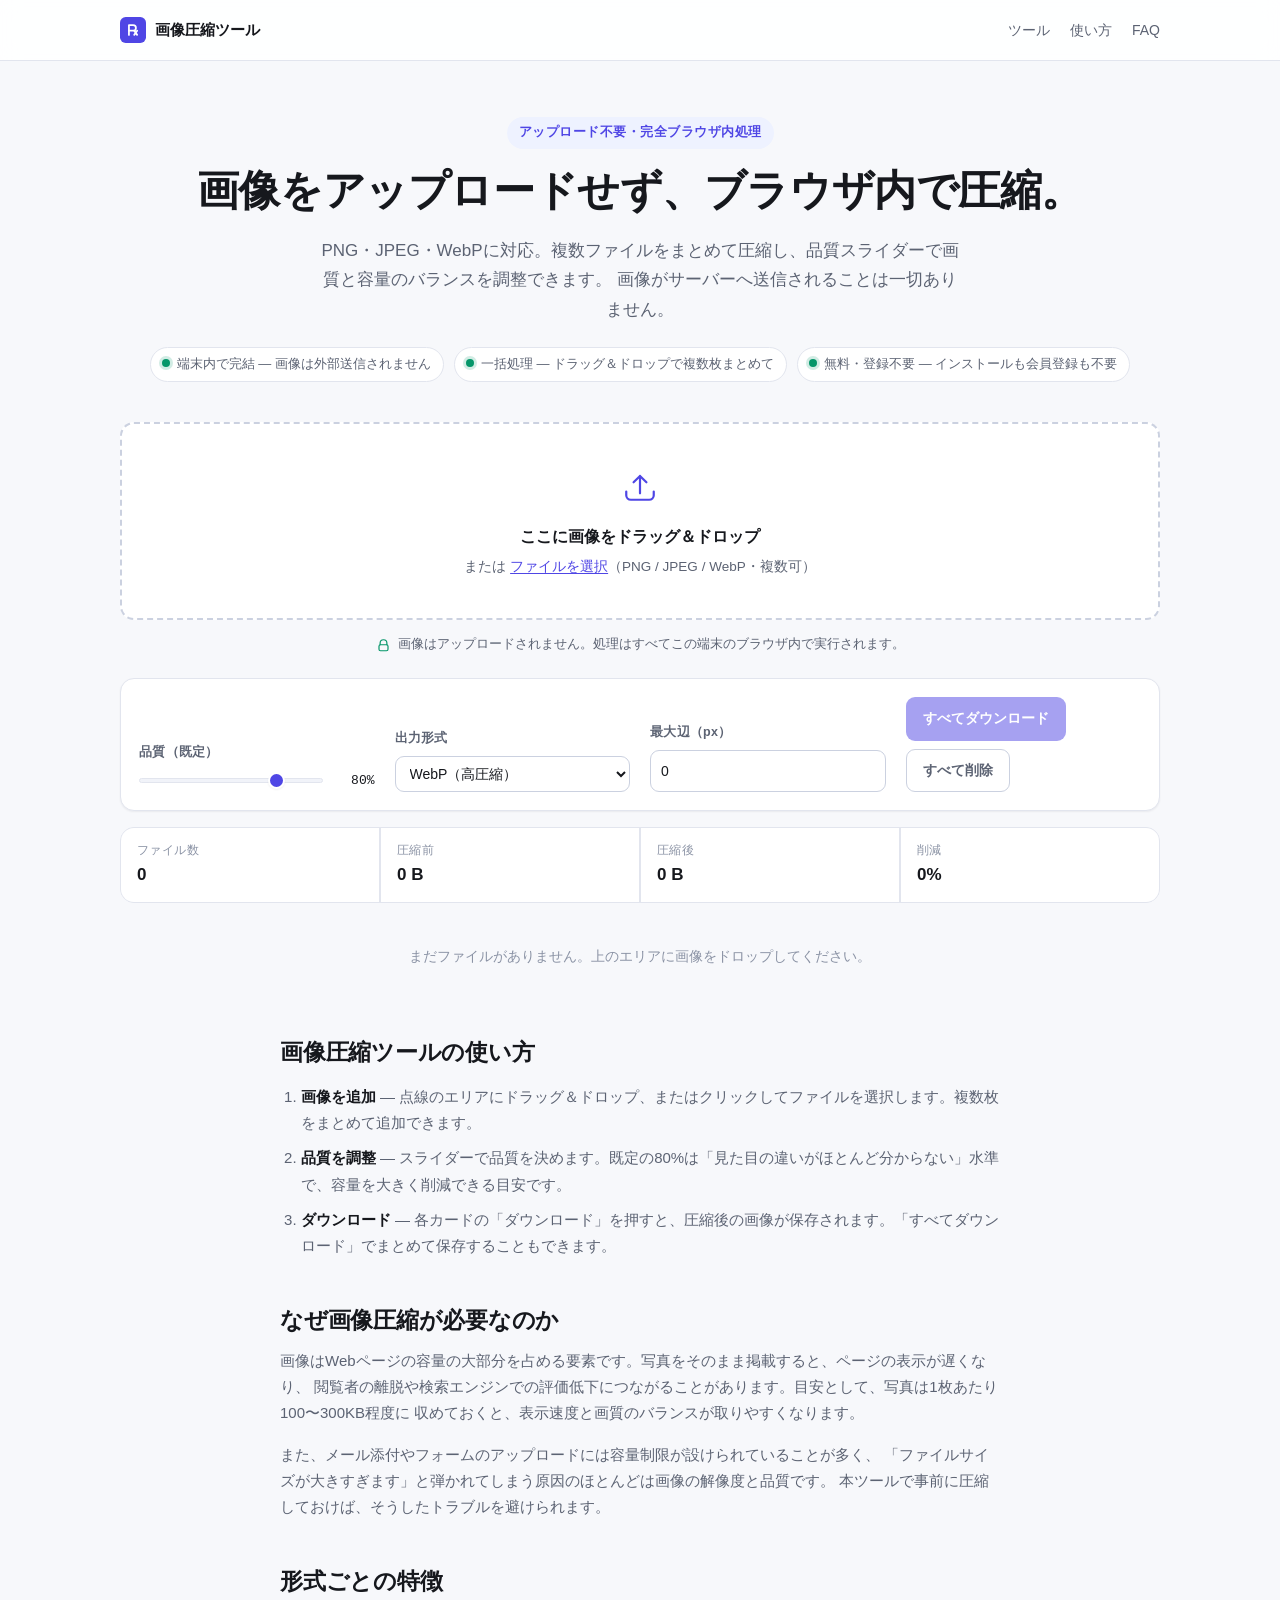
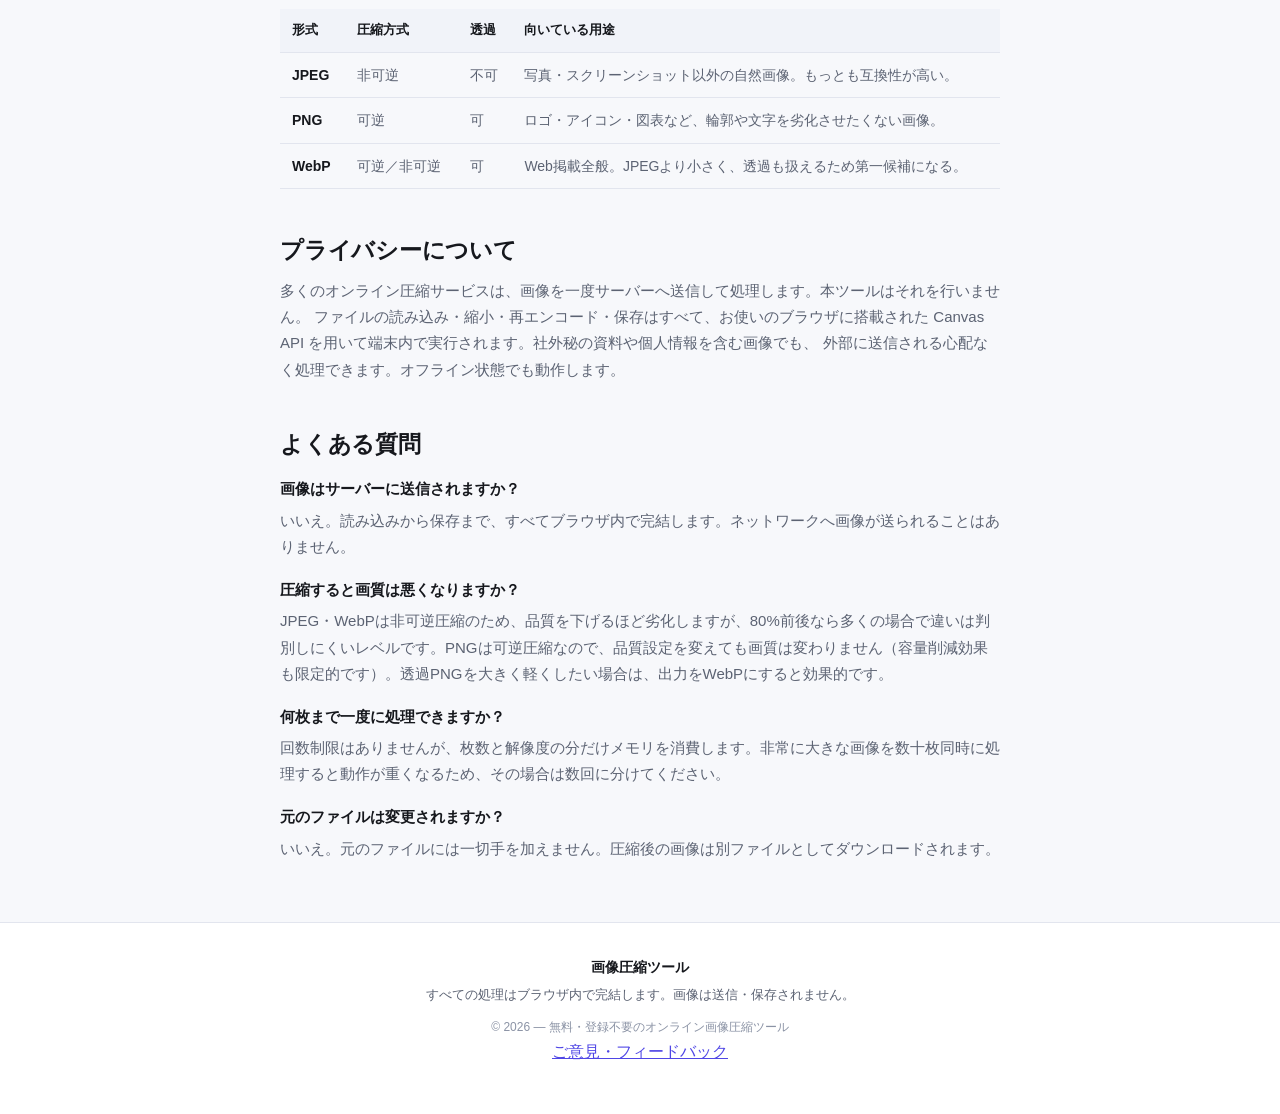
==== index.html @ b4c8dc38 "analytics: Cloudflare Web Analytics 埋点" ====
<!DOCTYPE html>
<html lang="ja">
<head>
<meta charset="utf-8">
<meta name="viewport" content="width=device-width, initial-scale=1">
<title>画像圧縮ツール｜アップロード不要・ブラウザ内で完結（PNG/JPEG/WebP）</title>
<meta name="description" content="画像をサーバーに送信せず、ブラウザ内だけで圧縮できる無料ツール。PNG・JPEG・WebPに対応し、複数ファイルをまとめて処理。品質スライダーで画質と容量のバランスを調整でき、圧縮率もその場で確認できます。">
<meta name="robots" content="index, follow">
<link rel="canonical" href="./">
<meta property="og:type" content="website">
<meta property="og:title" content="画像圧縮ツール｜アップロード不要・ブラウザ内で完結">
<meta property="og:description" content="画像はアップロードされません。すべての圧縮処理はあなたの端末のブラウザ内で完結します。PNG・JPEG・WebP対応。">
<meta name="theme-color" content="#4f46e5">
<link rel="icon" href="data:image/svg+xml,%3Csvg xmlns='http://www.w3.org/2000/svg' viewBox='0 0 32 32'%3E%3Crect width='32' height='32' rx='7' fill='%234f46e5'/%3E%3Cpath d='M11 10h5.2a3.4 3.4 0 0 1 0 6.8H11z' fill='none' stroke='white' stroke-width='2.2' stroke-linejoin='round'/%3E%3Cpath d='M11 16.8V22' fill='none' stroke='white' stroke-width='2.2' stroke-linecap='round'/%3E%3Cpath d='M17.5 22l3.6-5.2M21.1 22l-3.6-5.2' fill='none' stroke='white' stroke-width='2.2' stroke-linecap='round'/%3E%3C/svg%3E">
<link rel="stylesheet" href="style.css">
<script type="application/ld+json">
{
  "@context": "https://schema.org",
  "@graph": [
    {
      "@type": "WebApplication",
      "name": "画像圧縮ツール",
      "applicationCategory": "MultimediaApplication",
      "operatingSystem": "Any (Web Browser)",
      "offers": { "@type": "Offer", "price": "0", "priceCurrency": "JPY" },
      "featureList": ["ブラウザ内で完結（アップロード不要）", "PNG/JPEG/WebP対応", "複数ファイル一括処理", "品質スライダー", "圧縮率の表示"]
    },
    {
      "@type": "FAQPage",
      "mainEntity": [
        {
          "@type": "Question",
          "name": "画像はサーバーに送信されますか？",
          "acceptedAnswer": { "@type": "Answer", "text": "いいえ。読み込み・圧縮・保存のすべてがお使いのブラウザ内（端末内）で実行されます。画像が外部に送信されることはありません。" }
        },
        {
          "@type": "Question",
          "name": "対応している画像形式は？",
          "acceptedAnswer": { "@type": "Answer", "text": "PNG・JPEG・WebPの読み込みに対応しています。出力は元の形式のまま、またはWebP・JPEGに変換して保存できます。" }
        },
        {
          "@type": "Question",
          "name": "圧縮すると画質は悪くなりますか？",
          "acceptedAnswer": { "@type": "Answer", "text": "JPEG・WebPは非可逆圧縮のため、品質を下げるほど画質は落ちます。品質80%前後であれば、ほとんどの用途で見た目の違いはほとんど分かりません。PNGは可逆圧縮のため品質設定は影響しません。" }
        },
        {
          "@type": "Question",
          "name": "何枚まで一度に処理できますか？",
          "acceptedAnswer": { "@type": "Answer", "text": "決まった上限はありませんが、扱う枚数と解像度がそのまま端末のメモリ消費になります。数十枚を超える場合は数回に分けることをおすすめします。" }
        }
      ]
    }
  ]
}
</script>
<!-- Cloudflare Web Analytics --><script type='module' src='https://static.cloudflareinsights.com/beacon.min.js' data-cf-beacon='{"token": "6fc01bf3ac5e457ba1bd16b91e5b653e"}'></script><!-- End Cloudflare Web Analytics -->
</head>
<body>

<header class="site-header">
  <div class="wrap header-inner">
    <a class="brand" href="./">
      <svg class="brand-mark" viewBox="0 0 32 32" aria-hidden="true" focusable="false">
        <rect width="32" height="32" rx="7" fill="currentColor"/>
        <path d="M11 10h5.2a3.4 3.4 0 0 1 0 6.8H11z" fill="none" stroke="#fff" stroke-width="2.2" stroke-linejoin="round"/>
        <path d="M11 16.8V22" fill="none" stroke="#fff" stroke-width="2.2" stroke-linecap="round"/>
        <path d="M17.5 22l3.6-5.2M21.1 22l-3.6-5.2" fill="none" stroke="#fff" stroke-width="2.2" stroke-linecap="round"/>
      </svg>
      <span>画像圧縮ツール</span>
    </a>
    <nav class="site-nav" aria-label="ページ内リンク">
      <a href="#tool">ツール</a>
      <a href="#about">使い方</a>
      <a href="#faq">FAQ</a>
    </nav>
  </div>
</header>

<main>

  <!-- ============ HERO ============ -->
  <section class="hero">
    <div class="wrap">
      <p class="eyebrow">アップロード不要・完全ブラウザ内処理</p>
      <h1>画像をアップロードせず、<br class="br-mobile">ブラウザ内で圧縮。</h1>
      <p class="lede">
        PNG・JPEG・WebPに対応。複数ファイルをまとめて圧縮し、品質スライダーで画質と容量のバランスを調整できます。
        画像がサーバーへ送信されることは一切ありません。
      </p>
      <ul class="hero-points">
        <li>端末内で完結 — 画像は外部送信されません</li>
        <li>一括処理 — ドラッグ＆ドロップで複数枚まとめて</li>
        <li>無料・登録不要 — インストールも会員登録も不要</li>
      </ul>
    </div>
  </section>

  <!-- ============ TOOL ============ -->
  <section id="tool" class="tool">
    <div class="wrap">

      <!-- ▼▼ 広告枠（未接続 / コメントアウト） ▼▼
      <div id="ad-slot" class="ad-slot" aria-hidden="true">
        <span>Advertisement</span>
      </div>
      ▲▲ 広告枠ここまで ▲▲ -->

      <div id="dropzone" class="dropzone" tabindex="0" role="button" aria-label="画像を選択またはドロップしてアップロード">
        <svg class="dz-icon" viewBox="0 0 48 48" aria-hidden="true" focusable="false">
          <path d="M24 32V13m0 0l-7 7m7-7l7 7" fill="none" stroke="currentColor" stroke-width="2.4" stroke-linecap="round" stroke-linejoin="round"/>
          <path d="M9 30v4a5 5 0 0 0 5 5h20a5 5 0 0 0 5-5v-4" fill="none" stroke="currentColor" stroke-width="2.4" stroke-linecap="round"/>
        </svg>
        <p class="dz-title">ここに画像をドラッグ＆ドロップ</p>
        <p class="dz-sub">または <span class="dz-link">ファイルを選択</span>（PNG / JPEG / WebP・複数可）</p>
        <input id="fileInput" type="file" accept="image/png,image/jpeg,image/webp,image/*" multiple hidden>
      </div>

      <p class="privacy-note">
        <svg viewBox="0 0 20 20" aria-hidden="true" focusable="false" class="lock">
          <path d="M5.5 9V6.8a4.5 4.5 0 0 1 9 0V9" fill="none" stroke="currentColor" stroke-width="1.6" stroke-linecap="round"/>
          <rect x="4" y="9" width="12" height="8" rx="2" fill="none" stroke="currentColor" stroke-width="1.6"/>
        </svg>
        画像はアップロードされません。処理はすべてこの端末のブラウザ内で実行されます。
      </p>

      <!-- 一括設定 -->
      <div id="controls" class="controls" hidden>
        <div class="control">
          <label for="qualityGlobal">品質（既定）</label>
          <div class="range-row">
            <input id="qualityGlobal" type="range" min="10" max="100" step="1" value="80">
            <output id="qualityGlobalOut" for="qualityGlobal">80%</output>
          </div>
        </div>
        <div class="control">
          <label for="formatGlobal">出力形式</label>
          <select id="formatGlobal">
            <option value="auto">元の形式を維持</option>
            <option value="image/webp" selected>WebP（高圧縮）</option>
            <option value="image/jpeg">JPEG</option>
            <option value="image/png">PNG（可逆）</option>
          </select>
        </div>
        <div class="control">
          <label for="maxDim">最大辺（px）</label>
          <input id="maxDim" type="number" min="0" step="100" placeholder="0 = 変更しない" value="0">
        </div>
        <div class="control control-actions">
          <button id="downloadAll" type="button" class="btn btn-secondary">すべてダウンロード</button>
          <button id="clearAll" type="button" class="btn btn-ghost">すべて削除</button>
        </div>
      </div>

      <div id="summary" class="summary" hidden>
        <div class="summary-item"><span class="s-label">ファイル数</span><strong id="sumCount">0</strong></div>
        <div class="summary-item"><span class="s-label">圧縮前</span><strong id="sumBefore">0 KB</strong></div>
        <div class="summary-item"><span class="s-label">圧縮後</span><strong id="sumAfter">0 KB</strong></div>
        <div class="summary-item"><span class="s-label">削減</span><strong id="sumSaved" class="ok">0%</strong></div>
      </div>

      <div id="list" class="list" aria-live="polite"></div>

      <p id="emptyHint" class="empty-hint">まだファイルがありません。上のエリアに画像をドロップしてください。</p>
    </div>
  </section>

  <!-- ============ SEO CONTENT ============ -->
  <section id="about" class="content">
    <div class="wrap narrow">
      <h2>画像圧縮ツールの使い方</h2>
      <ol class="steps">
        <li><strong>画像を追加</strong> — 点線のエリアにドラッグ＆ドロップ、またはクリックしてファイルを選択します。複数枚をまとめて追加できます。</li>
        <li><strong>品質を調整</strong> — スライダーで品質を決めます。既定の80%は「見た目の違いがほとんど分からない」水準で、容量を大きく削減できる目安です。</li>
        <li><strong>ダウンロード</strong> — 各カードの「ダウンロード」を押すと、圧縮後の画像が保存されます。「すべてダウンロード」でまとめて保存することもできます。</li>
      </ol>

      <h2>なぜ画像圧縮が必要なのか</h2>
      <p>
        画像はWebページの容量の大部分を占める要素です。写真をそのまま掲載すると、ページの表示が遅くなり、
        閲覧者の離脱や検索エンジンでの評価低下につながることがあります。目安として、写真は1枚あたり100〜300KB程度に
        収めておくと、表示速度と画質のバランスが取りやすくなります。
      </p>
      <p>
        また、メール添付やフォームのアップロードには容量制限が設けられていることが多く、
        「ファイルサイズが大きすぎます」と弾かれてしまう原因のほとんどは画像の解像度と品質です。
        本ツールで事前に圧縮しておけば、そうしたトラブルを避けられます。
      </p>

      <h2>形式ごとの特徴</h2>
      <div class="table-scroll">
        <table class="format-table">
          <thead>
            <tr><th>形式</th><th>圧縮方式</th><th>透過</th><th>向いている用途</th></tr>
          </thead>
          <tbody>
            <tr><td><strong>JPEG</strong></td><td>非可逆</td><td>不可</td><td>写真・スクリーンショット以外の自然画像。もっとも互換性が高い。</td></tr>
            <tr><td><strong>PNG</strong></td><td>可逆</td><td>可</td><td>ロゴ・アイコン・図表など、輪郭や文字を劣化させたくない画像。</td></tr>
            <tr><td><strong>WebP</strong></td><td>可逆／非可逆</td><td>可</td><td>Web掲載全般。JPEGより小さく、透過も扱えるため第一候補になる。</td></tr>
          </tbody>
        </table>
      </div>

      <h2>プライバシーについて</h2>
      <p>
        多くのオンライン圧縮サービスは、画像を一度サーバーへ送信して処理します。本ツールはそれを行いません。
        ファイルの読み込み・縮小・再エンコード・保存はすべて、お使いのブラウザに搭載された
        Canvas API を用いて端末内で実行されます。社外秘の資料や個人情報を含む画像でも、
        外部に送信される心配なく処理できます。オフライン状態でも動作します。
      </p>

      <h2 id="faq">よくある質問</h2>
      <dl class="faq">
        <dt>画像はサーバーに送信されますか？</dt>
        <dd>いいえ。読み込みから保存まで、すべてブラウザ内で完結します。ネットワークへ画像が送られることはありません。</dd>
        <dt>圧縮すると画質は悪くなりますか？</dt>
        <dd>JPEG・WebPは非可逆圧縮のため、品質を下げるほど劣化しますが、80%前後なら多くの場合で違いは判別しにくいレベルです。PNGは可逆圧縮なので、品質設定を変えても画質は変わりません（容量削減効果も限定的です）。透過PNGを大きく軽くしたい場合は、出力をWebPにすると効果的です。</dd>
        <dt>何枚まで一度に処理できますか？</dt>
        <dd>回数制限はありませんが、枚数と解像度の分だけメモリを消費します。非常に大きな画像を数十枚同時に処理すると動作が重くなるため、その場合は数回に分けてください。</dd>
        <dt>元のファイルは変更されますか？</dt>
        <dd>いいえ。元のファイルには一切手を加えません。圧縮後の画像は別ファイルとしてダウンロードされます。</dd>
      </dl>
    </div>
  </section>

</main>

<footer class="site-footer">
  <div class="wrap footer-inner">
    <p class="footer-brand">画像圧縮ツール</p>
    <p class="footer-note">すべての処理はブラウザ内で完結します。画像は送信・保存されません。</p>
    <p class="footer-copy">&copy; <span id="year">2026</span> — 無料・登録不要のオンライン画像圧縮ツール</p>
    <p class="footer-feedback"><a href="https://docs.google.com/forms/d/e/1FAIpQLSfHGUfgAlViT3TFiVtJi_EpJ4ioUpd9oGyaJ7rehEV-gBH_PA/viewform?usp=pp_url&amp;entry.758527617=%E7%94%BB%E5%83%8F%E5%9C%A7%E7%B8%AE%E3%83%84%E3%83%BC%E3%83%AB" target="_blank" rel="noopener">ご意見・フィードバック</a></p>
  </div>
</footer>

<script src="script.js"></script>
</body>
</html>
---- style.css ----
/* =========================================================
   画像圧縮ツール — style.css
   ========================================================= */

:root {
  --accent:        #4f46e5;
  --accent-hover:  #4338ca;
  --accent-soft:   #eef2ff;
  --ok:            #059669;
  --warn:          #b45309;

  --bg:            #f7f8fb;
  --surface:       #ffffff;
  --surface-alt:   #f1f3f9;
  --border:        #e2e5ee;
  --border-strong: #cbd1e0;

  --text:          #16181d;
  --text-muted:    #5c6373;
  --text-faint:    #8b93a5;

  --radius:        14px;
  --radius-sm:     9px;
  --shadow:        0 1px 2px rgba(20, 24, 40, .05), 0 8px 24px -12px rgba(20, 24, 40, .18);
  --shadow-sm:     0 1px 2px rgba(20, 24, 40, .06);
  --wrap:          1080px;
  --font: -apple-system, BlinkMacSystemFont, "Segoe UI", "Hiragino Kaku Gothic ProN",
          "Hiragino Sans", "Noto Sans JP", Meiryo, Roboto, Helvetica, Arial, sans-serif;
  --mono: ui-monospace, SFMono-Regular, Menlo, Consolas, monospace;
}

@media (prefers-color-scheme: dark) {
  :root {
    --accent:        #818cf8;
    --accent-hover:  #a5b4fc;
    --accent-soft:   #1e213a;
    --ok:            #34d399;
    --warn:          #fbbf24;

    --bg:            #0e1017;
    --surface:       #171a23;
    --surface-alt:   #1e222e;
    --border:        #272c3a;
    --border-strong: #3a4152;

    --text:          #e9ecf3;
    --text-muted:    #a2aabd;
    --text-faint:    #7d8598;

    --shadow:        0 1px 2px rgba(0, 0, 0, .4), 0 8px 24px -12px rgba(0, 0, 0, .7);
    --shadow-sm:     0 1px 2px rgba(0, 0, 0, .35);
  }
}

* { box-sizing: border-box; }

html { -webkit-text-size-adjust: 100%; scroll-behavior: smooth; }

body {
  margin: 0;
  font-family: var(--font);
  font-size: 16px;
  line-height: 1.75;
  color: var(--text);
  background: var(--bg);
  -webkit-font-smoothing: antialiased;
}

h1, h2, h3 { line-height: 1.35; letter-spacing: -.01em; margin: 0 0 .5em; }
p { margin: 0 0 1em; }
a { color: var(--accent); }

.wrap { width: 100%; max-width: var(--wrap); margin: 0 auto; padding: 0 20px; }
.wrap.narrow { max-width: 760px; }

/* ---------- header ---------- */
.site-header {
  position: sticky; top: 0; z-index: 20;
  background: var(--surface); /* color-mix 非対応ブラウザ向けフォールバック */
  background: color-mix(in srgb, var(--surface) 88%, transparent);
  backdrop-filter: saturate(160%) blur(10px);
  border-bottom: 1px solid var(--border);
}
.header-inner { display: flex; align-items: center; justify-content: space-between; height: 60px; gap: 16px; }
.brand {
  display: inline-flex; align-items: center; gap: 9px;
  font-weight: 700; font-size: 15px; color: var(--text); text-decoration: none;
  white-space: nowrap;
}
.brand-mark { width: 26px; height: 26px; color: var(--accent); flex: none; }
.site-nav { display: flex; gap: 20px; font-size: 14px; }
.site-nav a { color: var(--text-muted); text-decoration: none; }
.site-nav a:hover { color: var(--accent); }

/* ---------- hero ---------- */
.hero { padding: 56px 0 32px; text-align: center; }
.eyebrow {
  display: inline-block; margin: 0 0 14px;
  font-size: 12.5px; font-weight: 700; letter-spacing: .04em;
  color: var(--accent); background: var(--accent-soft);
  padding: 5px 12px; border-radius: 999px;
}
.hero h1 { font-size: clamp(26px, 5.2vw, 42px); font-weight: 800; margin-bottom: 16px; }
.lede { font-size: clamp(15px, 2.2vw, 17px); color: var(--text-muted); max-width: 640px; margin: 0 auto 22px; }
.hero-points {
  list-style: none; margin: 0; padding: 0;
  display: flex; flex-wrap: wrap; justify-content: center; gap: 8px 10px;
  font-size: 13px; color: var(--text-muted);
}
.hero-points li {
  background: var(--surface); border: 1px solid var(--border);
  padding: 5px 12px 5px 26px; border-radius: 999px; position: relative;
}
.hero-points li::before {
  content: ""; position: absolute; left: 11px; top: 50%; width: 8px; height: 8px;
  margin-top: -5px; border-radius: 50%; background: var(--ok);
  box-shadow: 0 0 0 3px color-mix(in srgb, var(--ok) 18%, transparent);
}
.br-mobile { display: none; }

/* ---------- tool ---------- */
.tool { padding: 8px 0 48px; }

.ad-slot {
  display: grid; place-items: center; min-height: 90px; margin: 0 0 24px;
  border: 1px dashed var(--border-strong); border-radius: var(--radius);
  color: var(--text-faint); font-size: 12px; letter-spacing: .1em; text-transform: uppercase;
}

.dropzone {
  border: 2px dashed var(--border-strong);
  border-radius: var(--radius);
  background: var(--surface);
  padding: 40px 20px;
  text-align: center;
  cursor: pointer;
  transition: border-color .15s, background .15s, transform .15s;
  outline: none;
}
.dropzone:hover, .dropzone:focus-visible { border-color: var(--accent); background: var(--accent-soft); }
.dropzone.is-dragover {
  border-color: var(--accent); background: var(--accent-soft);
  transform: scale(1.006);
  box-shadow: var(--shadow);
}
.dz-icon { width: 44px; height: 44px; color: var(--accent); margin-bottom: 6px; }
.dz-title { font-weight: 700; font-size: 16px; margin: 0 0 4px; }
.dz-sub { font-size: 13.5px; color: var(--text-muted); margin: 0; }
.dz-link { color: var(--accent); text-decoration: underline; text-underline-offset: 2px; }

.privacy-note {
  display: flex; align-items: center; justify-content: center; gap: 7px;
  margin: 14px 0 0; font-size: 12.5px; color: var(--text-muted); text-align: center;
}
.privacy-note .lock { width: 15px; height: 15px; flex: none; color: var(--ok); }

/* ---------- controls ---------- */
.controls {
  display: grid; grid-template-columns: repeat(auto-fit, minmax(190px, 1fr));
  gap: 14px 20px; align-items: end;
  margin: 22px 0 16px; padding: 18px;
  background: var(--surface); border: 1px solid var(--border);
  border-radius: var(--radius); box-shadow: var(--shadow-sm);
}
.control { display: flex; flex-direction: column; gap: 6px; min-width: 0; }
.control label { font-size: 12.5px; font-weight: 700; color: var(--text-muted); letter-spacing: .02em; }
.range-row { display: flex; align-items: center; gap: 10px; }
.range-row output { font-family: var(--mono); font-size: 13px; min-width: 42px; text-align: right; color: var(--text); }

input[type="range"] {
  -webkit-appearance: none; appearance: none; flex: 1; min-width: 0;
  height: 22px; background: transparent; cursor: pointer; margin: 0;
}
input[type="range"]::-webkit-slider-runnable-track {
  height: 5px; border-radius: 3px; background: var(--surface-alt); border: 1px solid var(--border);
}
input[type="range"]::-webkit-slider-thumb {
  -webkit-appearance: none; appearance: none;
  width: 17px; height: 17px; margin-top: -7px; border-radius: 50%;
  background: var(--accent); border: 2px solid var(--surface); box-shadow: var(--shadow-sm);
}
input[type="range"]::-moz-range-track {
  height: 5px; border-radius: 3px; background: var(--surface-alt); border: 1px solid var(--border);
}
input[type="range"]::-moz-range-thumb {
  width: 15px; height: 15px; border-radius: 50%;
  background: var(--accent); border: 2px solid var(--surface);
}
input[type="range"]:disabled { opacity: .4; cursor: not-allowed; }

select, input[type="number"] {
  font: inherit; font-size: 14px; color: var(--text);
  background: var(--surface); border: 1px solid var(--border-strong);
  border-radius: var(--radius-sm); padding: 8px 10px; width: 100%;
}
select:focus-visible, input[type="number"]:focus-visible,
input[type="range"]:focus-visible, .btn:focus-visible, .dropzone:focus-visible {
  outline: 2px solid var(--accent); outline-offset: 2px;
}

.btn {
  font: inherit; font-size: 13.5px; font-weight: 700;
  padding: 9px 16px; border-radius: var(--radius-sm);
  border: 1px solid transparent; cursor: pointer; white-space: nowrap;
  transition: background .15s, border-color .15s, color .15s;
}
.btn-secondary { background: var(--accent); color: #fff; }
.btn-secondary:hover { background: var(--accent-hover); }
.btn-ghost { background: transparent; color: var(--text-muted); border-color: var(--border-strong); }
.btn-ghost:hover { color: var(--text); border-color: var(--text-muted); }
.btn-sm { font-size: 12.5px; padding: 7px 12px; }
.btn[disabled] { opacity: .5; cursor: not-allowed; }
.control-actions { flex-direction: row; align-items: center; gap: 8px; flex-wrap: wrap; }

/* ---------- summary ---------- */
.summary {
  display: grid; grid-template-columns: repeat(auto-fit, minmax(120px, 1fr));
  gap: 2px; margin: 0 0 18px; overflow: hidden;
  background: var(--border); border: 1px solid var(--border);
  border-radius: var(--radius);
}
.summary-item { background: var(--surface); padding: 12px 16px; display: flex; flex-direction: column; }
.s-label { font-size: 11.5px; color: var(--text-faint); letter-spacing: .04em; }
.summary-item strong { font-size: 17px; font-variant-numeric: tabular-nums; }
.summary-item strong.ok { color: var(--ok); }

/* ---------- file cards ---------- */
.list { display: flex; flex-direction: column; gap: 12px; }

.card {
  display: grid;
  grid-template-columns: 92px minmax(0, 1fr) 172px;
  gap: 16px;
  padding: 14px;
  background: var(--surface);
  border: 1px solid var(--border);
  border-radius: var(--radius);
  box-shadow: var(--shadow-sm);
}
.card.is-error { border-color: color-mix(in srgb, var(--warn) 55%, var(--border)); }

.thumb {
  width: 92px; height: 92px; border-radius: var(--radius-sm);
  background:
    linear-gradient(45deg, var(--surface-alt) 25%, transparent 25%, transparent 75%, var(--surface-alt) 75%),
    linear-gradient(45deg, var(--surface-alt) 25%, transparent 25%, transparent 75%, var(--surface-alt) 75%);
  background-size: 14px 14px; background-position: 0 0, 7px 7px;
  border: 1px solid var(--border);
  display: grid; place-items: center; overflow: hidden; position: relative;
}
.thumb img { max-width: 100%; max-height: 100%; object-fit: contain; display: block; }

.card-main { min-width: 0; display: flex; flex-direction: column; gap: 8px; }
.fname {
  font-size: 14px; font-weight: 700; margin: 0;
  overflow: hidden; text-overflow: ellipsis; white-space: nowrap;
}
.fmeta { font-size: 12px; color: var(--text-faint); font-variant-numeric: tabular-nums; }

.sizes { display: flex; align-items: center; gap: 8px; flex-wrap: wrap; font-size: 13.5px; font-variant-numeric: tabular-nums; }
.size-before { color: var(--text-muted); text-decoration: line-through; text-decoration-color: var(--text-faint); }
.arrow { color: var(--text-faint); }
.size-after { font-weight: 700; }
.badge {
  font-size: 11.5px; font-weight: 700; padding: 2px 8px; border-radius: 999px;
  background: rgba(5, 150, 105, .14); /* フォールバック */
  background: color-mix(in srgb, var(--ok) 14%, transparent); color: var(--ok);
  font-variant-numeric: tabular-nums;
}
.badge.neg {
  background: rgba(180, 83, 9, .16); /* フォールバック */
  background: color-mix(in srgb, var(--warn) 16%, transparent); color: var(--warn);
}

.card-note { font-size: 12px; color: var(--text-faint); min-height: 1.2em; }
.card-note.err { color: var(--warn); }

.card-side { display: flex; flex-direction: column; gap: 8px; justify-content: center; }
.card-side .control label { font-size: 11.5px; }
.card-side select { padding: 6px 8px; font-size: 13px; }
.card-actions { display: flex; gap: 8px; align-items: center; }
.card-actions .btn { flex: 1; text-align: center; }
.icon-btn {
  background: transparent; border: 1px solid var(--border-strong); color: var(--text-muted);
  width: 32px; height: 32px; flex: none; border-radius: var(--radius-sm);
  cursor: pointer; display: grid; place-items: center; padding: 0; font: inherit;
}
.icon-btn:hover { color: var(--text); border-color: var(--text-muted); }

/* 進捗バー */
.progress { height: 4px; border-radius: 2px; background: var(--surface-alt); overflow: hidden; }
.progress > i {
  display: block; height: 100%; width: 40%; border-radius: 2px; background: var(--accent);
  animation: slide 1.05s ease-in-out infinite;
}
@keyframes slide {
  0%   { transform: translateX(-100%); }
  100% { transform: translateX(250%); }
}

.empty-hint { text-align: center; color: var(--text-faint); font-size: 13.5px; margin: 24px 0 0; }

/* ---------- content ---------- */
.content { padding: 20px 0 60px; }
.content h2 { font-size: clamp(19px, 3.2vw, 23px); margin-top: 2em; }
.content h2:first-child { margin-top: 0; }
.content p, .content li { color: var(--text-muted); font-size: 15px; }
.steps { padding-left: 1.3em; }
.steps li { margin-bottom: .6em; }
.steps strong { color: var(--text); }

.table-scroll { overflow-x: auto; margin: 0 0 1em; -webkit-overflow-scrolling: touch; }
.format-table { width: 100%; min-width: 520px; border-collapse: collapse; font-size: 14px; }
.format-table th, .format-table td {
  text-align: left; padding: 10px 12px; border-bottom: 1px solid var(--border);
  color: var(--text-muted); vertical-align: top;
}
.format-table th { color: var(--text); font-size: 13px; background: var(--surface-alt); }
.format-table strong { color: var(--text); }

.faq { margin: 0; }
.faq dt { font-weight: 700; margin-top: 1.1em; font-size: 15px; }
.faq dd { margin: .35em 0 0; color: var(--text-muted); font-size: 15px; }

/* ---------- footer ---------- */
.site-footer {
  border-top: 1px solid var(--border); background: var(--surface);
  padding: 32px 0; text-align: center;
}
.footer-brand { font-weight: 700; margin: 0 0 6px; font-size: 14px; }
.footer-note { font-size: 12.5px; color: var(--text-muted); margin: 0 0 10px; }
.footer-copy { font-size: 12px; color: var(--text-faint); margin: 0; }

/* ---------- レスポンシブ ---------- */
@media (max-width: 760px) {
  .card { grid-template-columns: 72px minmax(0, 1fr); gap: 12px 14px; }
  .thumb { width: 72px; height: 72px; }
  .card-side { grid-column: 1 / -1; flex-direction: row; flex-wrap: wrap; align-items: center; gap: 10px 14px; }
  .card-side .control { flex: 1 1 140px; }
  .card-actions { flex: 1 1 auto; }
  .card-actions .btn { flex: 1 1 auto; }
  .controls { padding: 14px; }
  .control-actions { grid-column: 1 / -1; }
  .br-mobile { display: inline; }
  .site-nav { gap: 14px; font-size: 13px; }
  .hero { padding: 36px 0 20px; }
  .dropzone { padding: 30px 16px; }
}

@media (max-width: 420px) {
  .site-nav { display: none; }
  .summary-item { padding: 10px 12px; }
  .summary-item strong { font-size: 15px; }
}

@media (prefers-reduced-motion: reduce) {
  * { animation-duration: .001ms !important; transition-duration: .001ms !important; }
  html { scroll-behavior: auto; }
}

@media print {
  .site-header, .tool, .site-footer, .hero-points { display: none; }
}
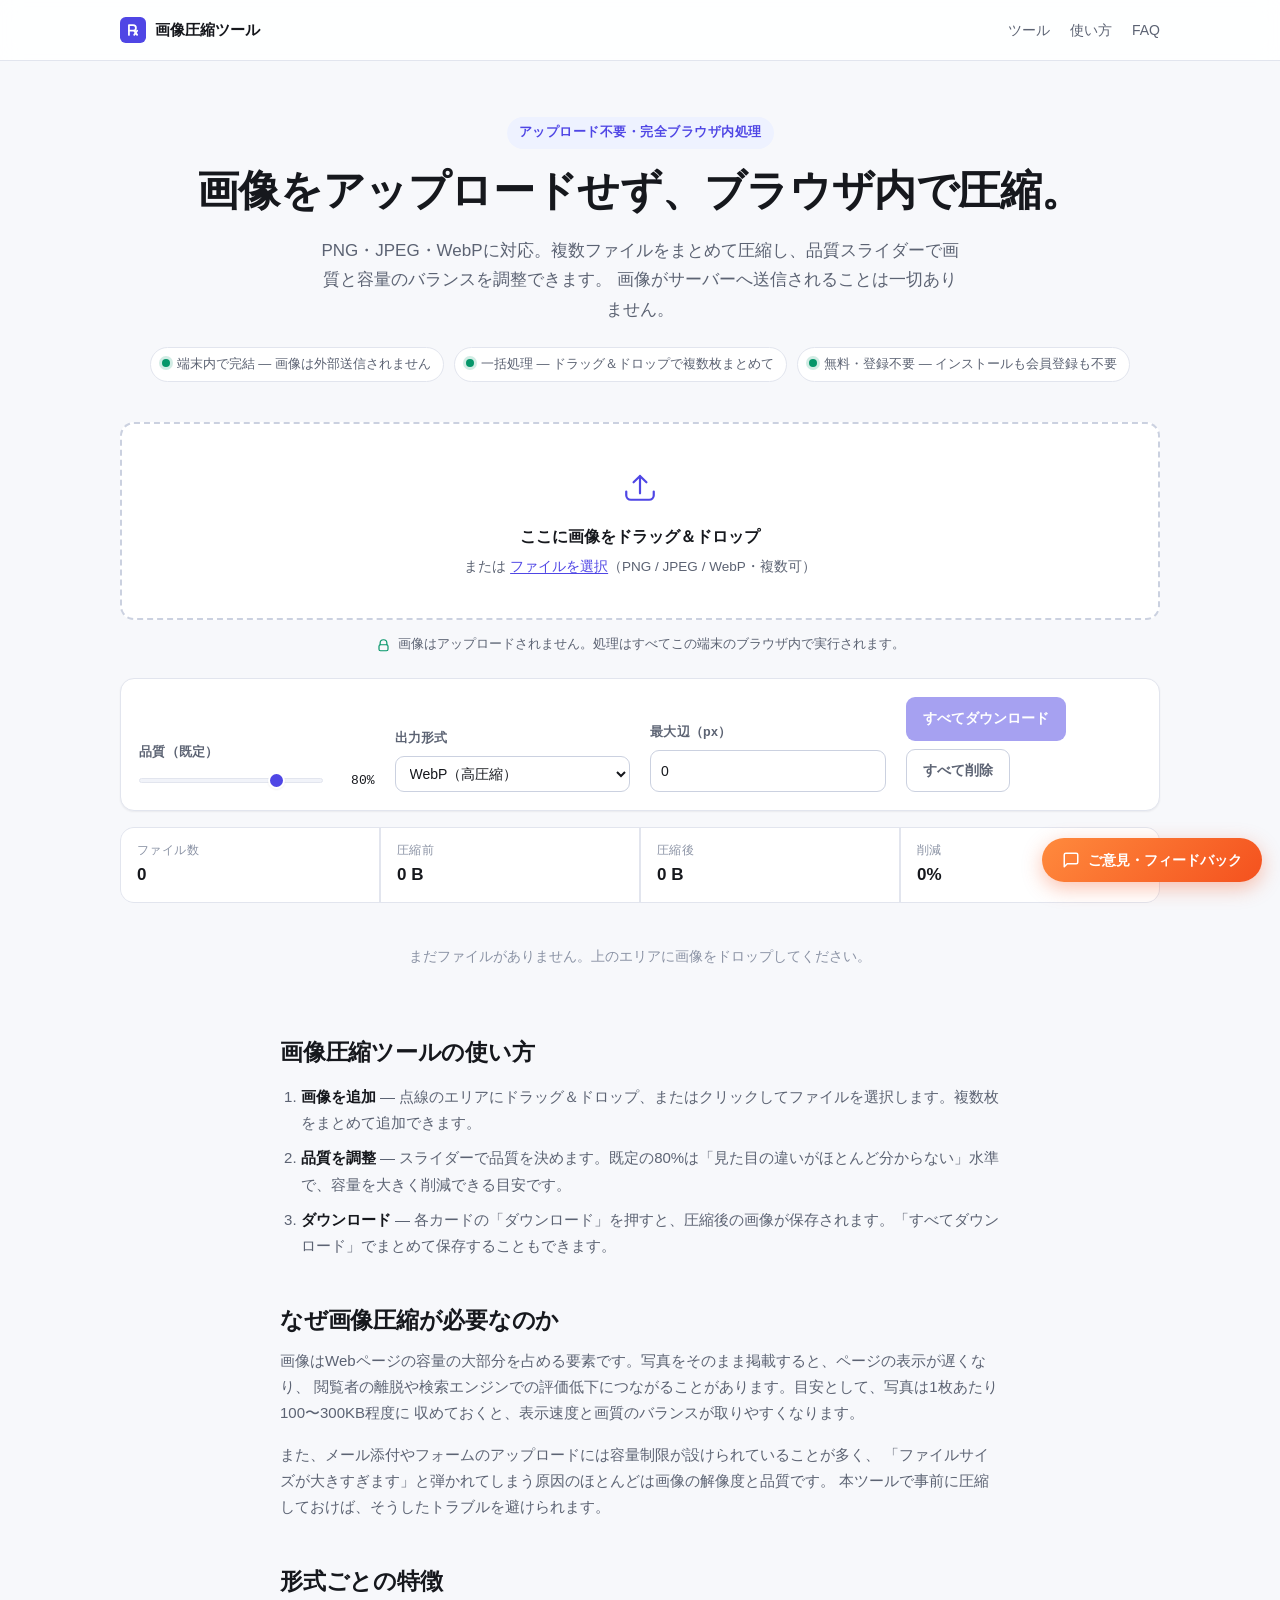
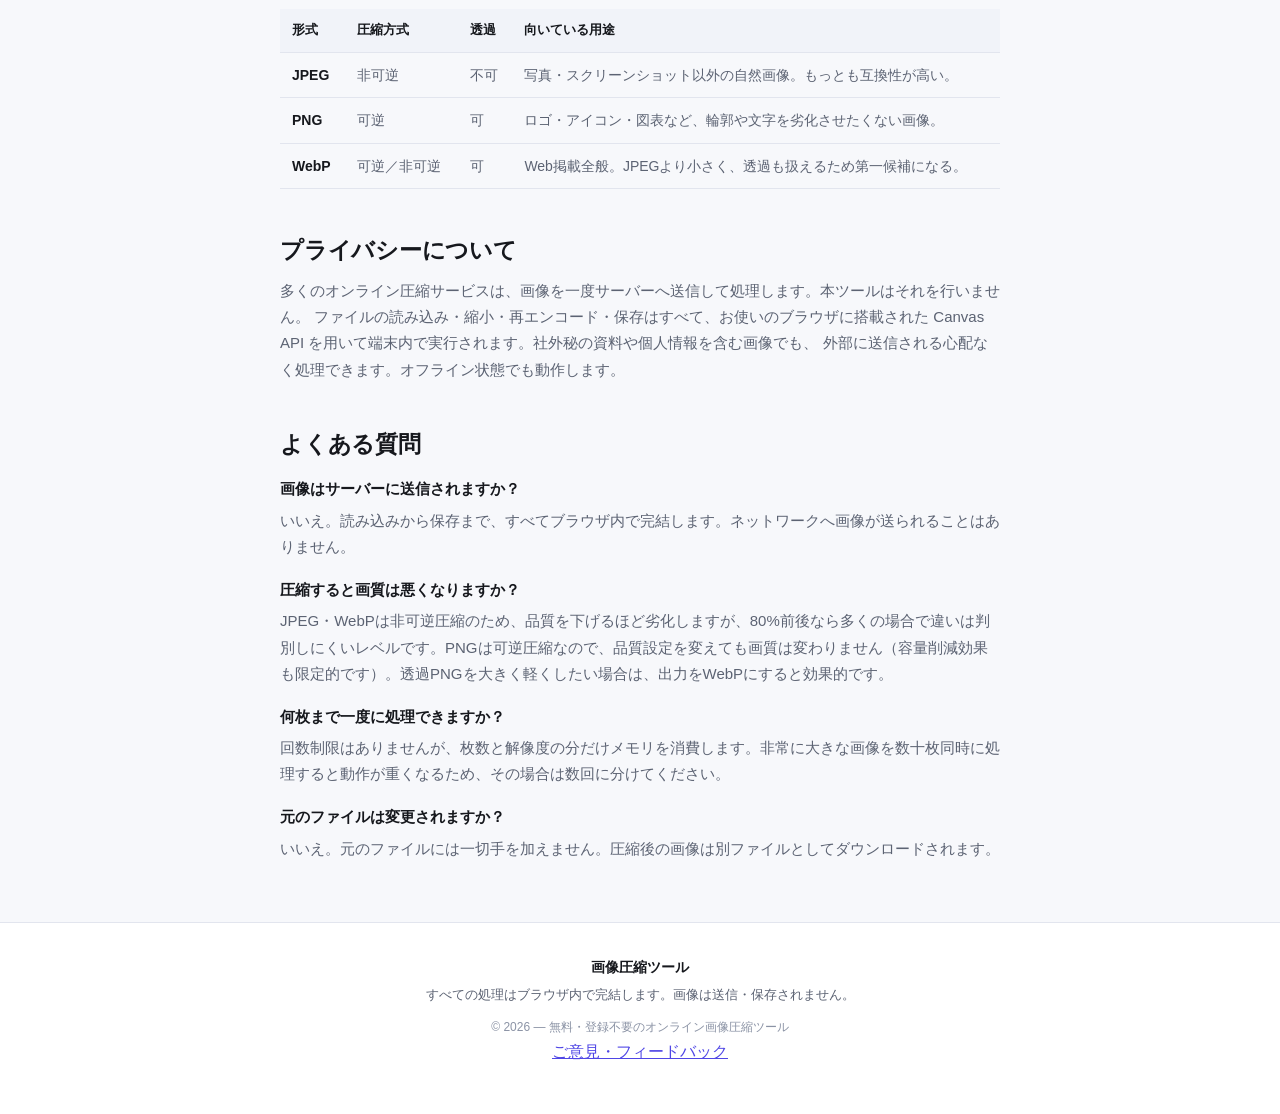
==== commit 4e7b9102: "添加右下角反馈悬浮按钮(FAB)，反馈入口更醒目" ====
--- a/index.html
+++ b/index.html
@@ -229,10 +229,15 @@
     <p class="footer-brand">画像圧縮ツール</p>
     <p class="footer-note">すべての処理はブラウザ内で完結します。画像は送信・保存されません。</p>
     <p class="footer-copy">&copy; <span id="year">2026</span> — 無料・登録不要のオンライン画像圧縮ツール</p>
-    <p class="footer-feedback"><a href="https://docs.google.com/forms/d/e/1FAIpQLSfHGUfgAlViT3TFiVtJi_EpJ4ioUpd9oGyaJ7rehEV-gBH_PA/viewform?usp=pp_url&amp;entry.758527617=%E7%94%BB%E5%83%8F%E5%9C%A7%E7%B8%AE%E3%83%84%E3%83%BC%E3%83%AB" target="_blank" rel="noopener">ご意見・フィードバック</a></p>
+    <p class="footer-feedback"><a href="https://docs.google.com/forms/d/e/1FAIpQLSfHGUfgAlViT3TFiVtJi_EpJ4ioUpd9oGyaJ7rehEV-gBH_PA/viewform?usp=pp_url&amp;entry.1745177199=%E7%94%BB%E5%83%8F%E5%9C%A7%E7%B8%AE%E3%83%84%E3%83%BC%E3%83%AB" target="_blank" rel="noopener">ご意見・フィードバック</a></p>
   </div>
 </footer>
 
 <script src="script.js"></script>
+<!-- フィードバックFAB（右下固定・常時表示） -->
+<a href="https://docs.google.com/forms/d/e/1FAIpQLSfHGUfgAlViT3TFiVtJi_EpJ4ioUpd9oGyaJ7rehEV-gBH_PA/viewform?usp=pp_url&amp;entry.1745177199=%E7%94%BB%E5%83%8F%E5%9C%A7%E7%B8%AE%E3%83%84%E3%83%BC%E3%83%AB" target="_blank" rel="noopener" class="feedback-fab" aria-label="ご意見・フィードバックを送る">
+  <svg viewBox="0 0 24 24" fill="none" stroke="currentColor" stroke-width="2" stroke-linecap="round" stroke-linejoin="round" aria-hidden="true"><path d="M21 15a2 2 0 0 1-2 2H7l-4 4V5a2 2 0 0 1 2-2h14a2 2 0 0 1 2 2z"/></svg>
+  <span>ご意見・フィードバック</span>
+</a>
 </body>
 </html>
--- a/style.css
+++ b/style.css
@@ -361,3 +361,35 @@
 @media print {
   .site-header, .tool, .site-footer, .hero-points { display: none; }
 }
+
+/* ===== フィードバックFAB（右下固定・常時表示） ===== */
+.feedback-fab {
+  position: fixed;
+  right: 18px;
+  bottom: 18px;
+  z-index: 10000;
+  display: inline-flex;
+  align-items: center;
+  gap: 8px;
+  padding: 13px 20px;
+  background: linear-gradient(135deg, #ff8a3d, #f4511e);
+  color: #fff !important;
+  border-radius: 999px;
+  box-shadow: 0 6px 20px rgba(244, 81, 30, 0.35);
+  font-size: 14px;
+  font-weight: 700;
+  line-height: 1;
+  text-decoration: none !important;
+  transition: transform 0.15s ease, box-shadow 0.15s ease;
+}
+.feedback-fab:hover {
+  transform: translateY(-3px);
+  box-shadow: 0 10px 28px rgba(244, 81, 30, 0.45);
+  color: #fff !important;
+}
+.feedback-fab:focus-visible { outline: 3px solid rgba(244, 81, 30, 0.5); outline-offset: 2px; }
+.feedback-fab svg { width: 18px; height: 18px; flex: none; }
+@media (max-width: 600px) {
+  .feedback-fab { right: 14px; bottom: 14px; padding: 11px 16px; font-size: 13px; }
+  .feedback-fab svg { width: 16px; height: 16px; }
+}
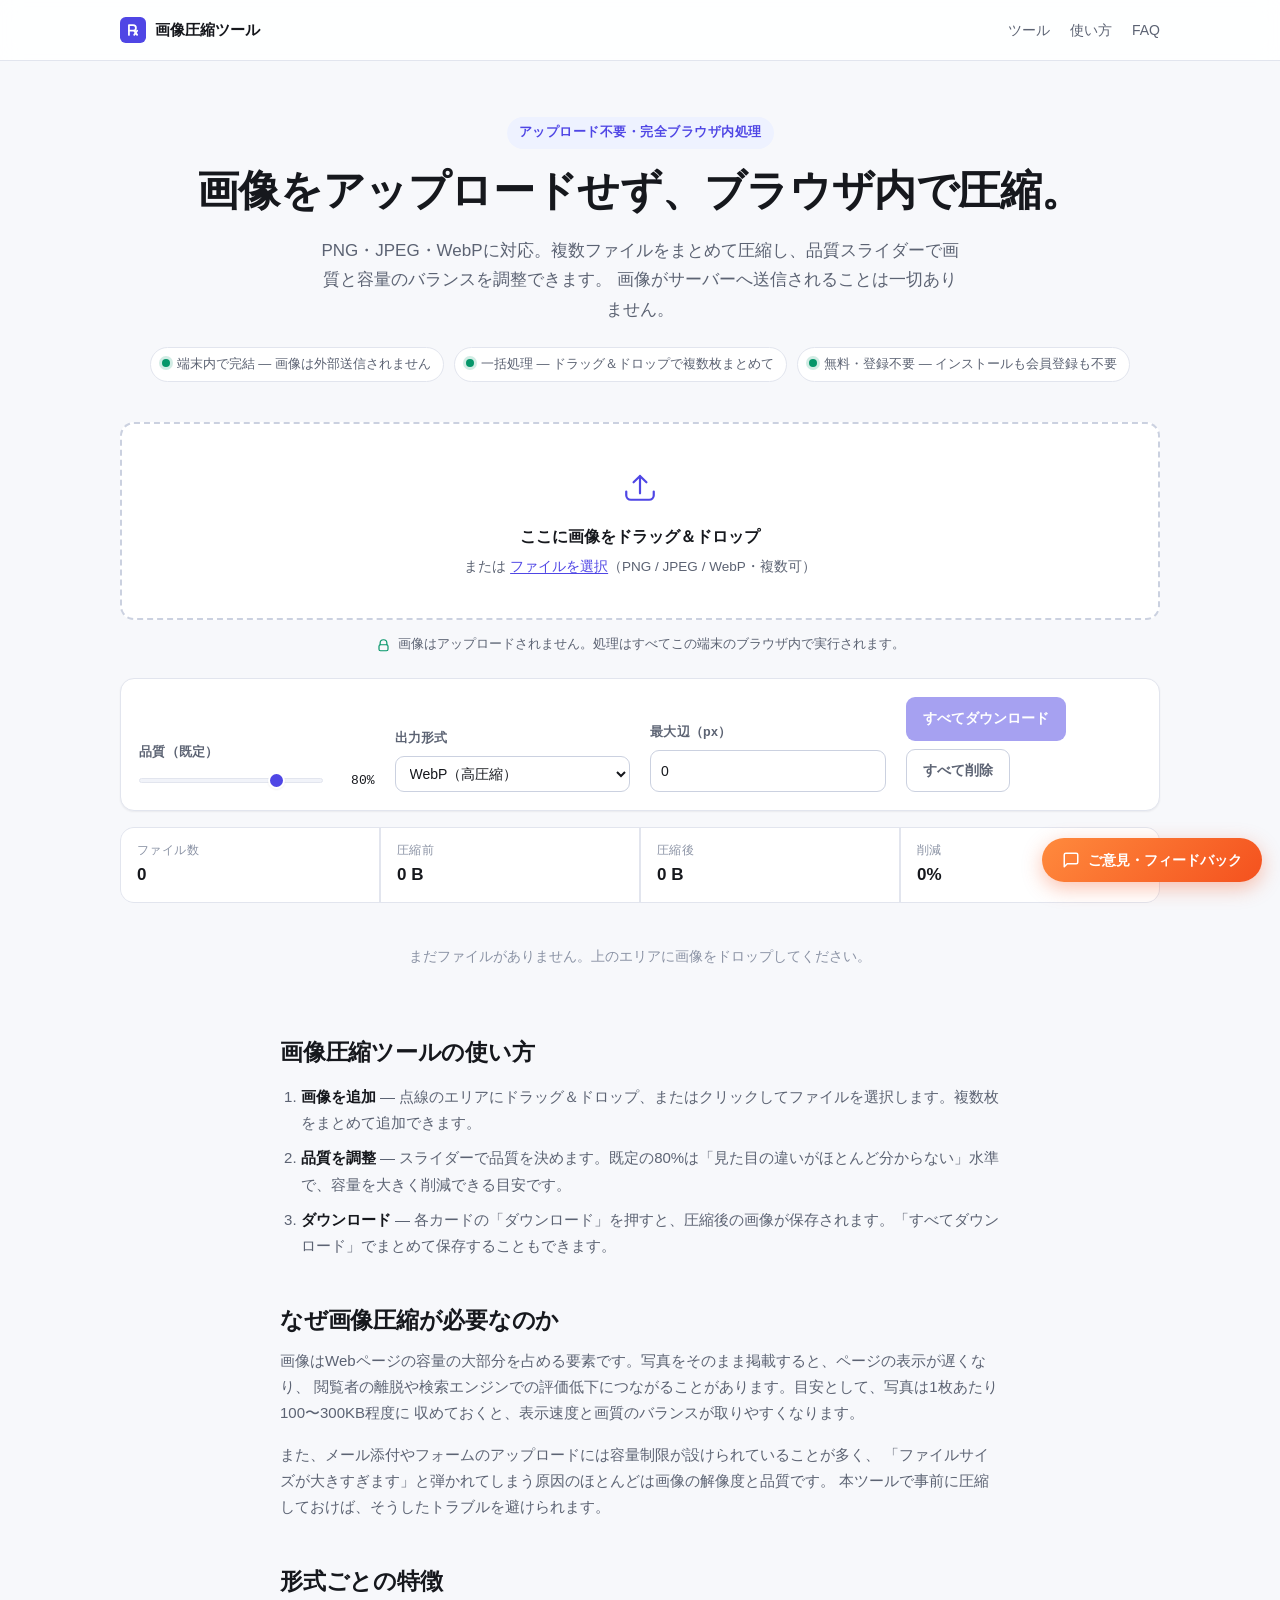
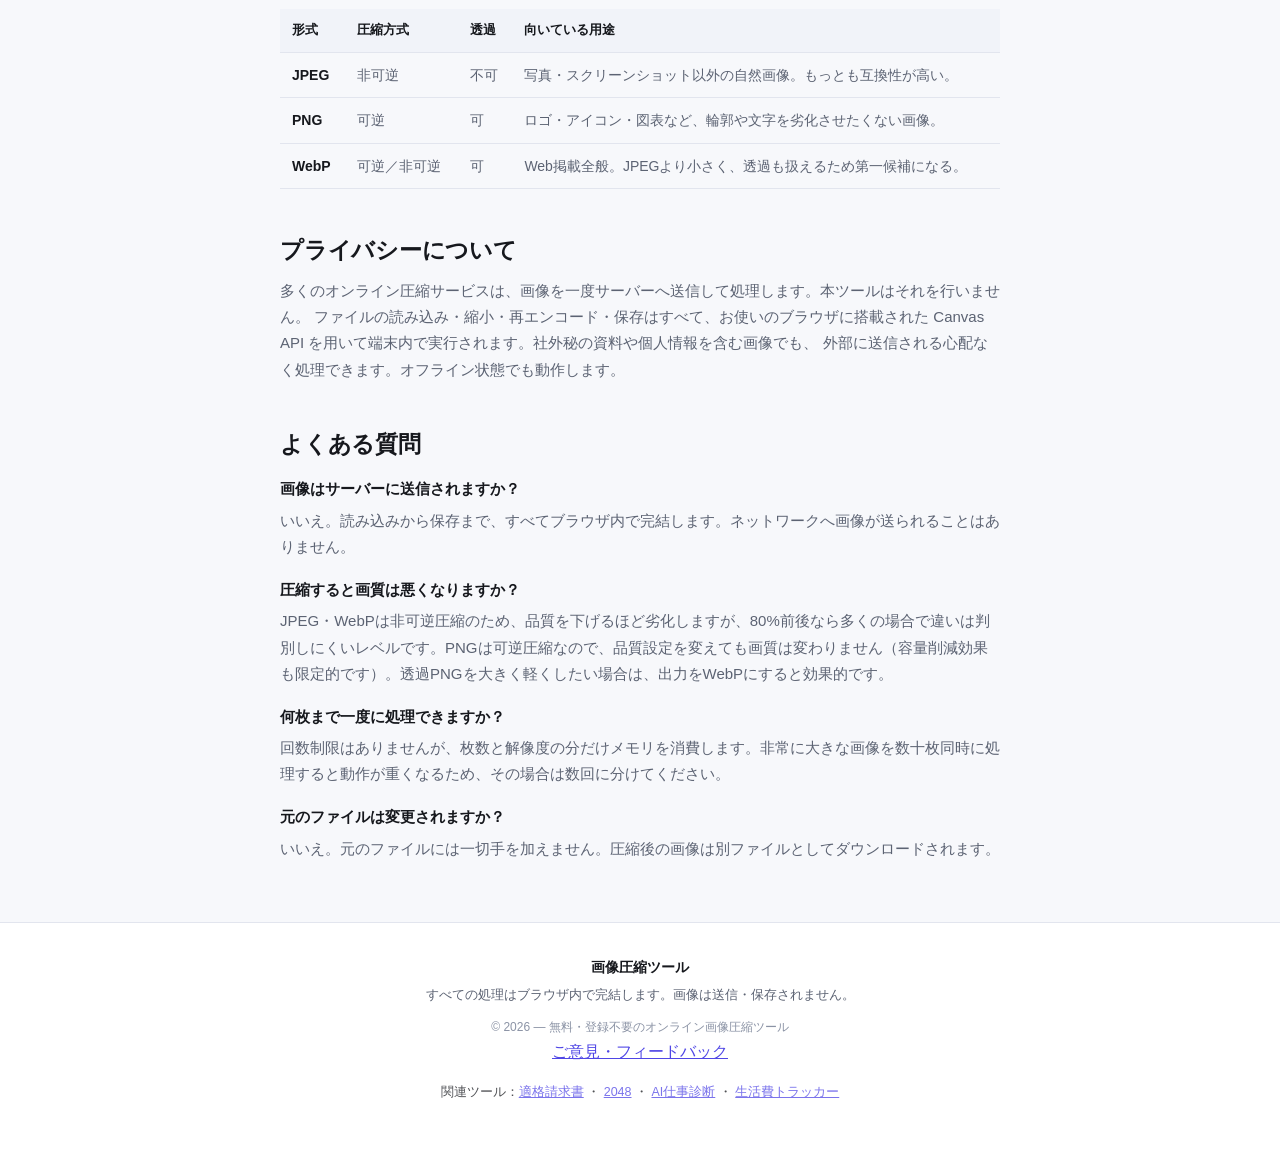
==== commit a1daa100: "全站互链补全：関連ツール 链接到姊妹站" ====
--- a/index.html
+++ b/index.html
@@ -6,7 +6,7 @@
 <title>画像圧縮ツール｜アップロード不要・ブラウザ内で完結（PNG/JPEG/WebP）</title>
 <meta name="description" content="画像をサーバーに送信せず、ブラウザ内だけで圧縮できる無料ツール。PNG・JPEG・WebPに対応し、複数ファイルをまとめて処理。品質スライダーで画質と容量のバランスを調整でき、圧縮率もその場で確認できます。">
 <meta name="robots" content="index, follow">
-<link rel="canonical" href="./">
+<link rel="canonical" href="https://www.reveriel.com/image-compressor/">
 <meta property="og:type" content="website">
 <meta property="og:title" content="画像圧縮ツール｜アップロード不要・ブラウザ内で完結">
 <meta property="og:description" content="画像はアップロードされません。すべての圧縮処理はあなたの端末のブラウザ内で完結します。PNG・JPEG・WebP対応。">
@@ -230,6 +230,7 @@
     <p class="footer-note">すべての処理はブラウザ内で完結します。画像は送信・保存されません。</p>
     <p class="footer-copy">&copy; <span id="year">2026</span> — 無料・登録不要のオンライン画像圧縮ツール</p>
     <p class="footer-feedback"><a href="https://docs.google.com/forms/d/e/1FAIpQLSfHGUfgAlViT3TFiVtJi_EpJ4ioUpd9oGyaJ7rehEV-gBH_PA/viewform?usp=pp_url&amp;entry.1745177199=%E7%94%BB%E5%83%8F%E5%9C%A7%E7%B8%AE%E3%83%84%E3%83%BC%E3%83%AB" target="_blank" rel="noopener">ご意見・フィードバック</a></p>
+    <p style="margin-top:8px;font-size:12.5px;opacity:.75;">関連ツール：<a href="https://www.reveriel.com/japan-invoice-pdf/">適格請求書</a> ・ <a href="https://www.reveriel.com/web-game/">2048</a> ・ <a href="https://www.reveriel.com/ai-diagnosis/">AI仕事診断</a> ・ <a href="https://www.reveriel.com/life-cost-tracker/">生活費トラッカー</a></p>
   </div>
 </footer>
 
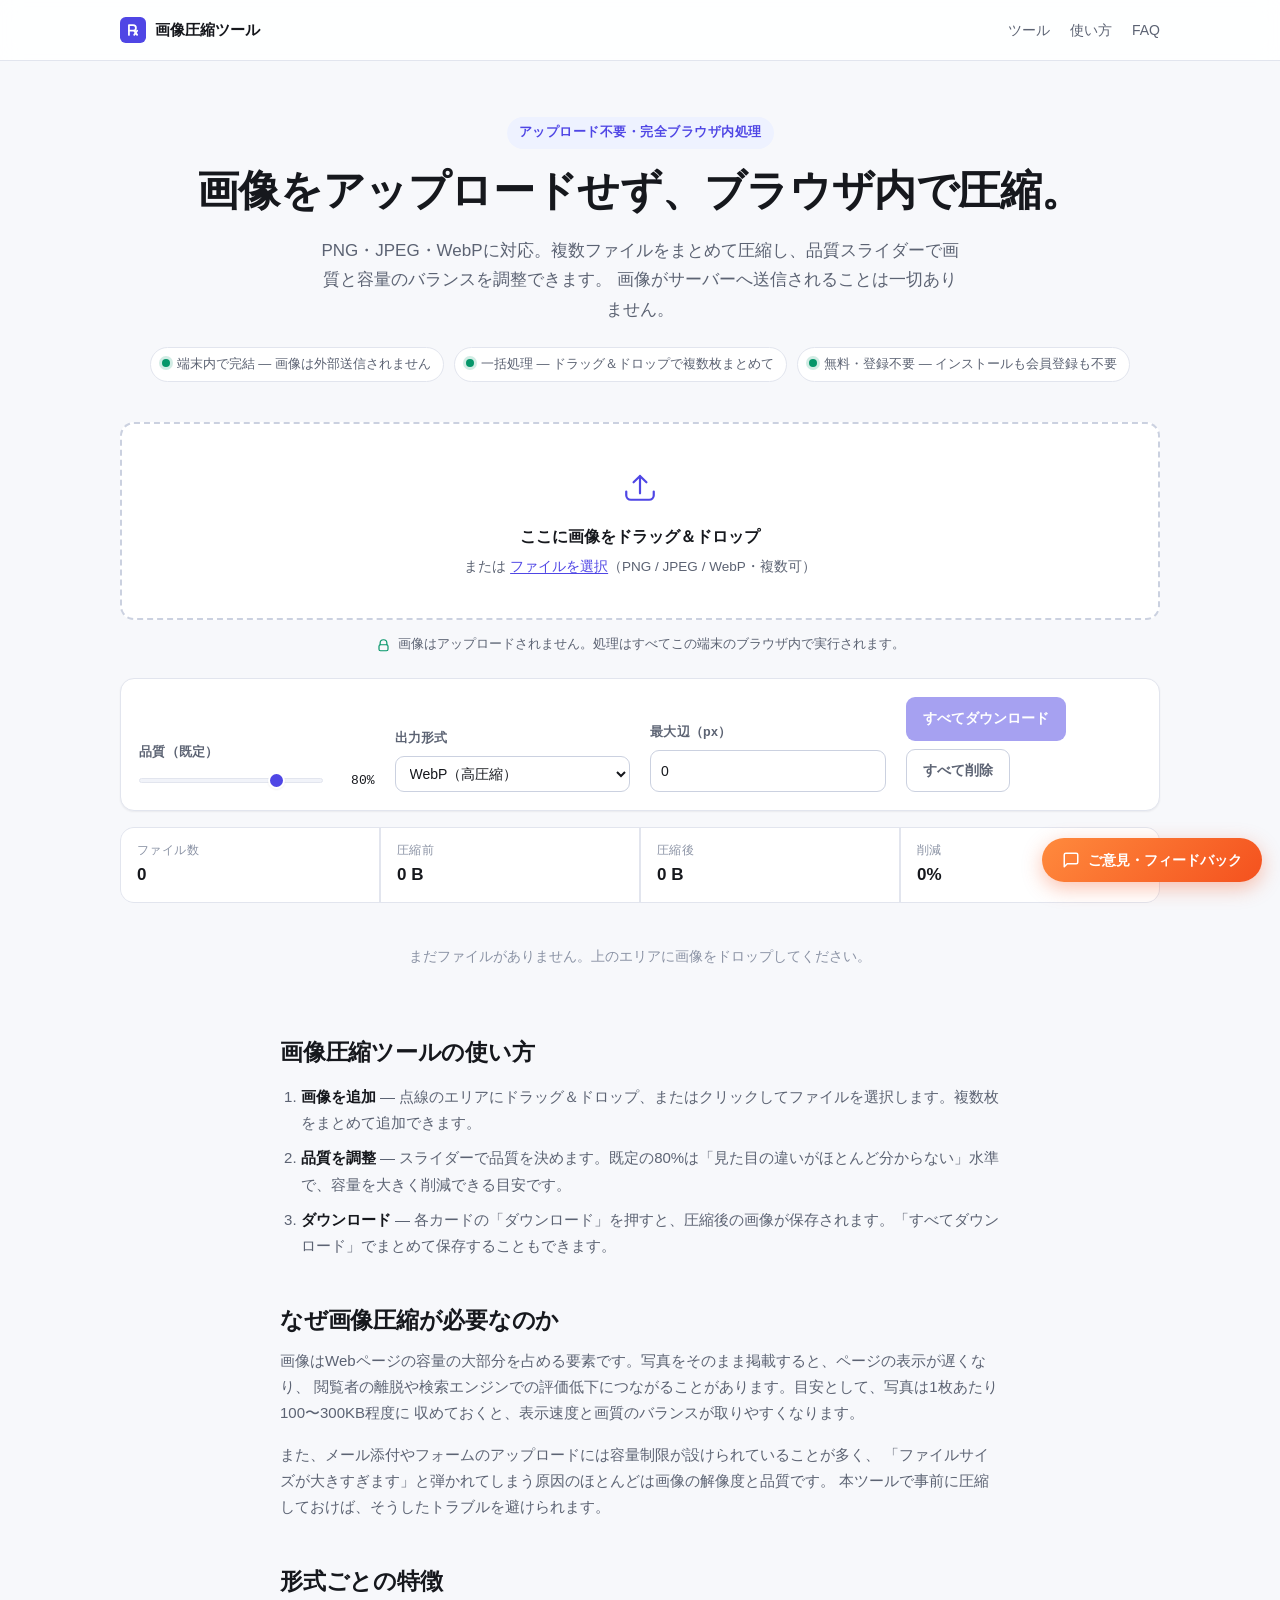
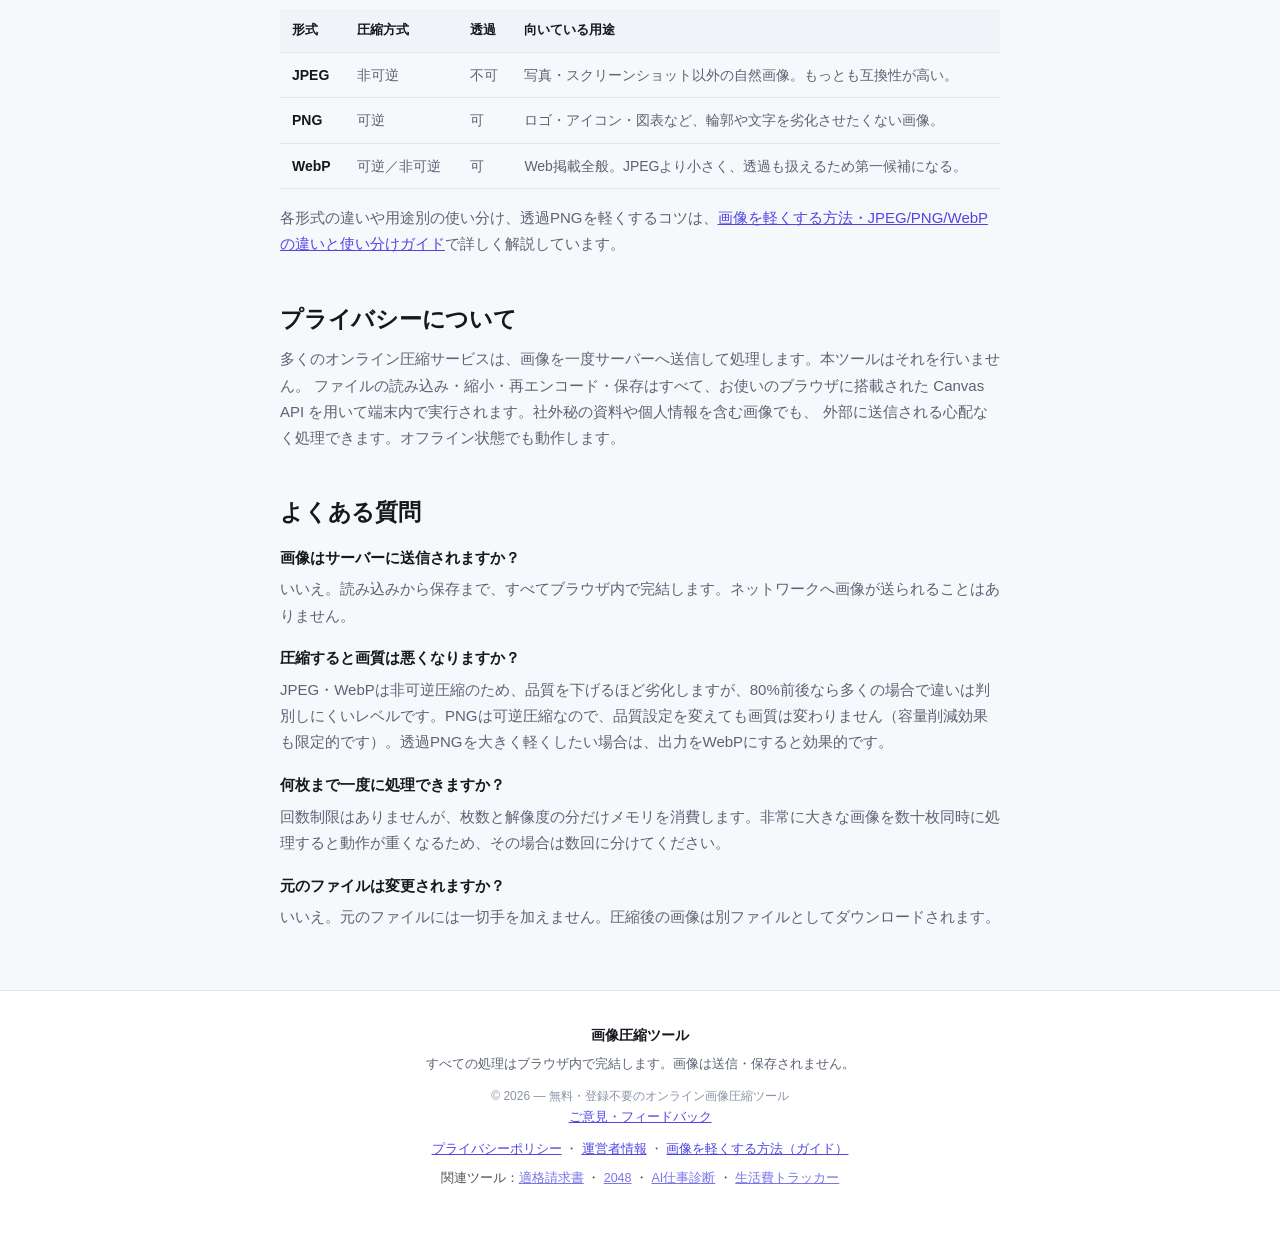
==== commit d0124291: "PM迭代：补隐私政策/运营者信息/SEO教程页+联盟区块+跨站CTA按钮配色修复" ====
--- a/index.html
+++ b/index.html
@@ -10,6 +10,11 @@
 <meta property="og:type" content="website">
 <meta property="og:title" content="画像圧縮ツール｜アップロード不要・ブラウザ内で完結">
 <meta property="og:description" content="画像はアップロードされません。すべての圧縮処理はあなたの端末のブラウザ内で完結します。PNG・JPEG・WebP対応。">
+<meta property="og:image" content="https://www.reveriel.com/image-compressor/og-image.png">
+<meta property="og:image:width" content="1200">
+<meta property="og:image:height" content="630">
+<meta name="twitter:card" content="summary_large_image">
+<meta name="twitter:image" content="https://www.reveriel.com/image-compressor/og-image.png">
 <meta name="theme-color" content="#4f46e5">
 <link rel="icon" href="data:image/svg+xml,%3Csvg xmlns='http://www.w3.org/2000/svg' viewBox='0 0 32 32'%3E%3Crect width='32' height='32' rx='7' fill='%234f46e5'/%3E%3Cpath d='M11 10h5.2a3.4 3.4 0 0 1 0 6.8H11z' fill='none' stroke='white' stroke-width='2.2' stroke-linejoin='round'/%3E%3Cpath d='M11 16.8V22' fill='none' stroke='white' stroke-width='2.2' stroke-linecap='round'/%3E%3Cpath d='M17.5 22l3.6-5.2M21.1 22l-3.6-5.2' fill='none' stroke='white' stroke-width='2.2' stroke-linecap='round'/%3E%3C/svg%3E">
 <link rel="stylesheet" href="style.css">
@@ -199,6 +204,9 @@
           </tbody>
         </table>
       </div>
+      <p>
+        各形式の違いや用途別の使い分け、透過PNGを軽くするコツは、<a href="jpeg-png-webp.html">画像を軽くする方法・JPEG/PNG/WebPの違いと使い分けガイド</a>で詳しく解説しています。
+      </p>
 
       <h2>プライバシーについて</h2>
       <p>
@@ -230,6 +238,7 @@
     <p class="footer-note">すべての処理はブラウザ内で完結します。画像は送信・保存されません。</p>
     <p class="footer-copy">&copy; <span id="year">2026</span> — 無料・登録不要のオンライン画像圧縮ツール</p>
     <p class="footer-feedback"><a href="https://docs.google.com/forms/d/e/1FAIpQLSfHGUfgAlViT3TFiVtJi_EpJ4ioUpd9oGyaJ7rehEV-gBH_PA/viewform?usp=pp_url&amp;entry.1745177199=%E7%94%BB%E5%83%8F%E5%9C%A7%E7%B8%AE%E3%83%84%E3%83%BC%E3%83%AB" target="_blank" rel="noopener">ご意見・フィードバック</a></p>
+    <p class="footer-links"><a href="privacy.html">プライバシーポリシー</a> ・ <a href="company.html">運営者情報</a> ・ <a href="jpeg-png-webp.html">画像を軽くする方法（ガイド）</a></p>
     <p style="margin-top:8px;font-size:12.5px;opacity:.75;">関連ツール：<a href="https://www.reveriel.com/japan-invoice-pdf/">適格請求書</a> ・ <a href="https://www.reveriel.com/web-game/">2048</a> ・ <a href="https://www.reveriel.com/ai-diagnosis/">AI仕事診断</a> ・ <a href="https://www.reveriel.com/life-cost-tracker/">生活費トラッカー</a></p>
   </div>
 </footer>
--- a/style.css
+++ b/style.css
@@ -27,6 +27,21 @@
   --font: -apple-system, BlinkMacSystemFont, "Segoe UI", "Hiragino Kaku Gothic ProN",
           "Hiragino Sans", "Noto Sans JP", Meiryo, Roboto, Helvetica, Arial, sans-serif;
   --mono: ui-monospace, SFMono-Regular, Menlo, Consolas, monospace;
+
+  /* ガイド／法務ページ（guide.css）が参照する変数名へのエイリアス */
+  --c-surface:        var(--surface);
+  --c-surface-2:      var(--surface-alt);
+  --c-border:         var(--border);
+  --c-border-strong:  var(--border-strong);
+  --c-text:           var(--text);
+  --c-text-muted:     var(--text-muted);
+  --c-text-faint:     var(--text-faint);
+  --c-accent:         var(--accent);
+  --c-accent-soft:    var(--accent-soft);
+  --c-accent-hover:   var(--accent-hover);
+  --c-warn:           var(--warn);
+  --c-warn-soft:      #fff7e8;
+  --c-warn-border:    #f0cf94;
 }
 
 @media (prefers-color-scheme: dark) {
@@ -330,6 +345,16 @@
 .footer-brand { font-weight: 700; margin: 0 0 6px; font-size: 14px; }
 .footer-note { font-size: 12.5px; color: var(--text-muted); margin: 0 0 10px; }
 .footer-copy { font-size: 12px; color: var(--text-faint); margin: 0; }
+.footer-links { font-size: 12.5px; margin: 0 0 8px; color: var(--text-muted); }
+.footer-links a { color: var(--accent); }
+.footer-feedback { font-size: 12.5px; margin: 0 0 10px; }
+.footer-feedback a { color: var(--accent); }
+
+/* ガイド記事内のCTAボタン（.guide a より優先させる） */
+.guide-cta-box .btn,
+.guide-cta-foot .btn { color: #fff; }
+.guide-cta-box .btn:hover,
+.guide-cta-foot .btn:hover { color: #fff; }
 
 /* ---------- レスポンシブ ---------- */
 @media (max-width: 760px) {
@@ -359,7 +384,8 @@
 }
 
 @media print {
-  .site-header, .tool, .site-footer, .hero-points { display: none; }
+  .site-header, .tool, .site-footer, .hero-points,
+  .feedback-fab, .no-print { display: none !important; }
 }
 
 /* ===== フィードバックFAB（右下固定・常時表示） ===== */
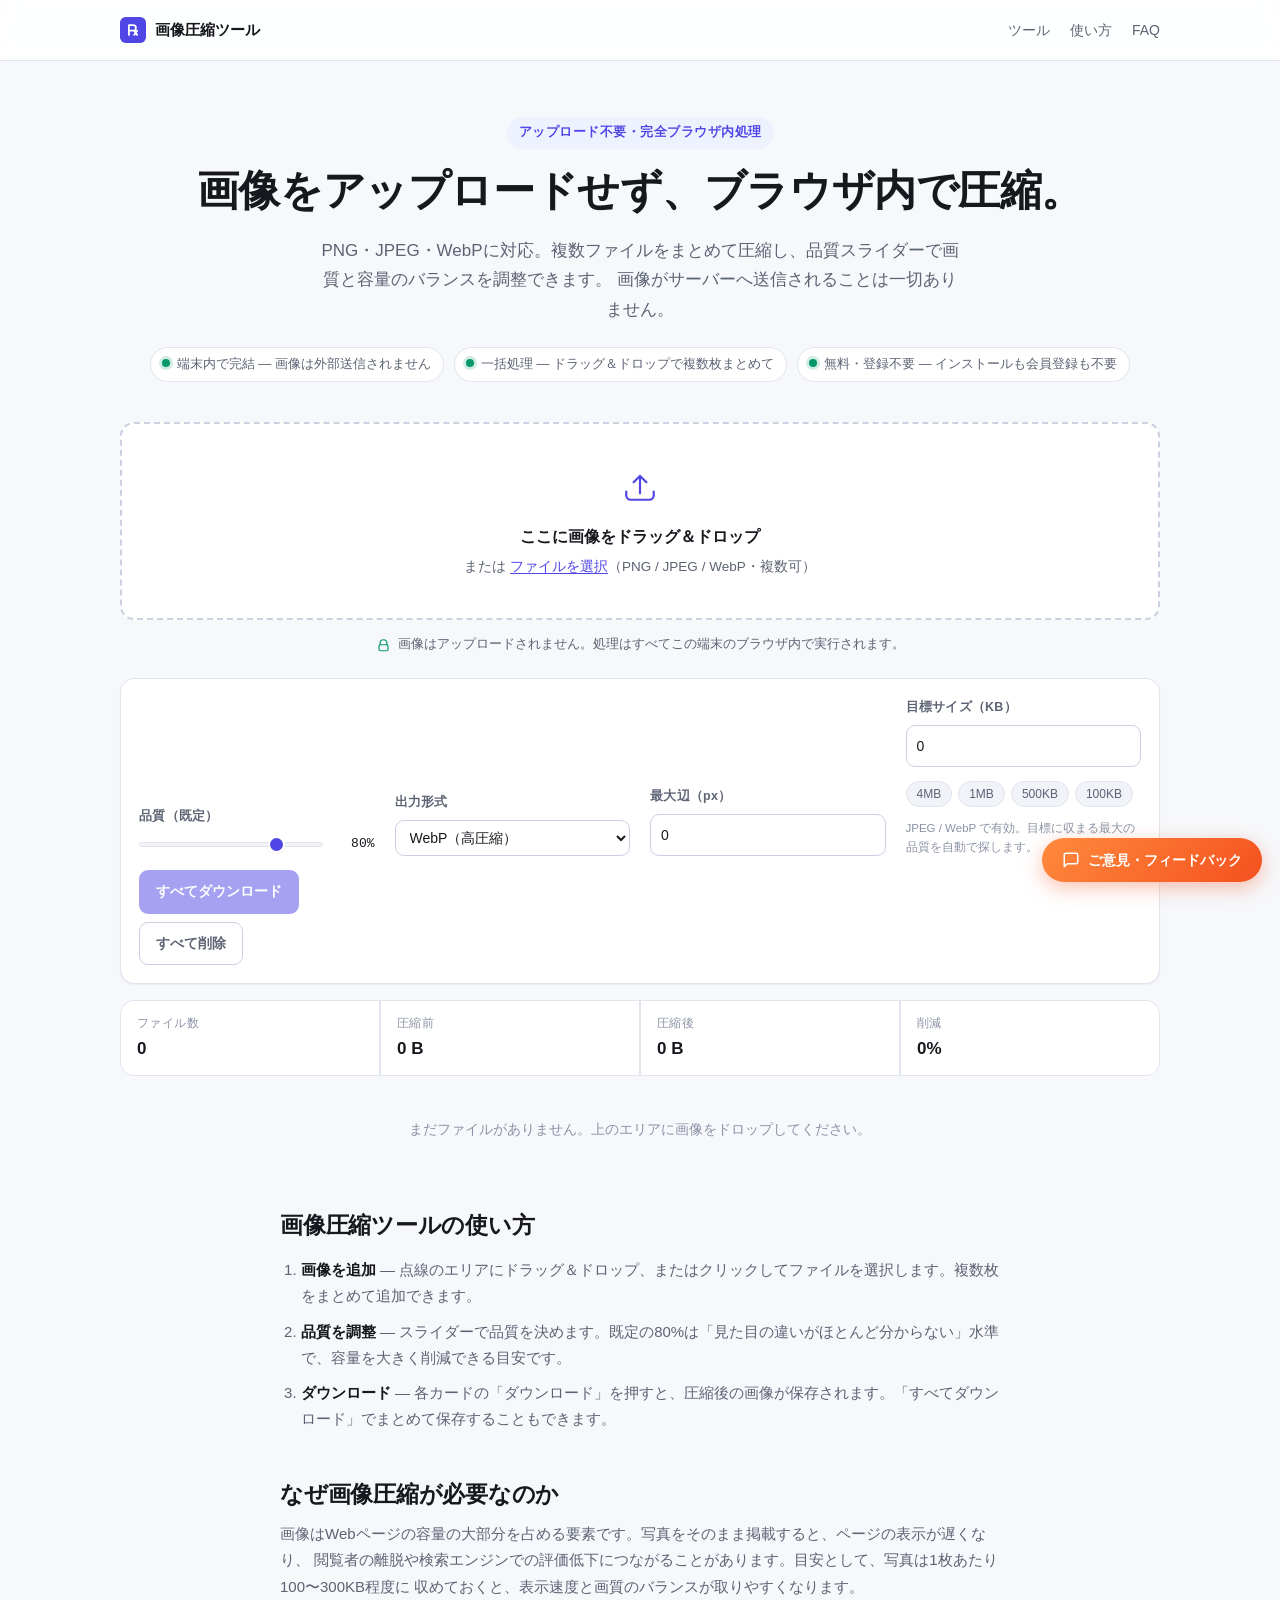
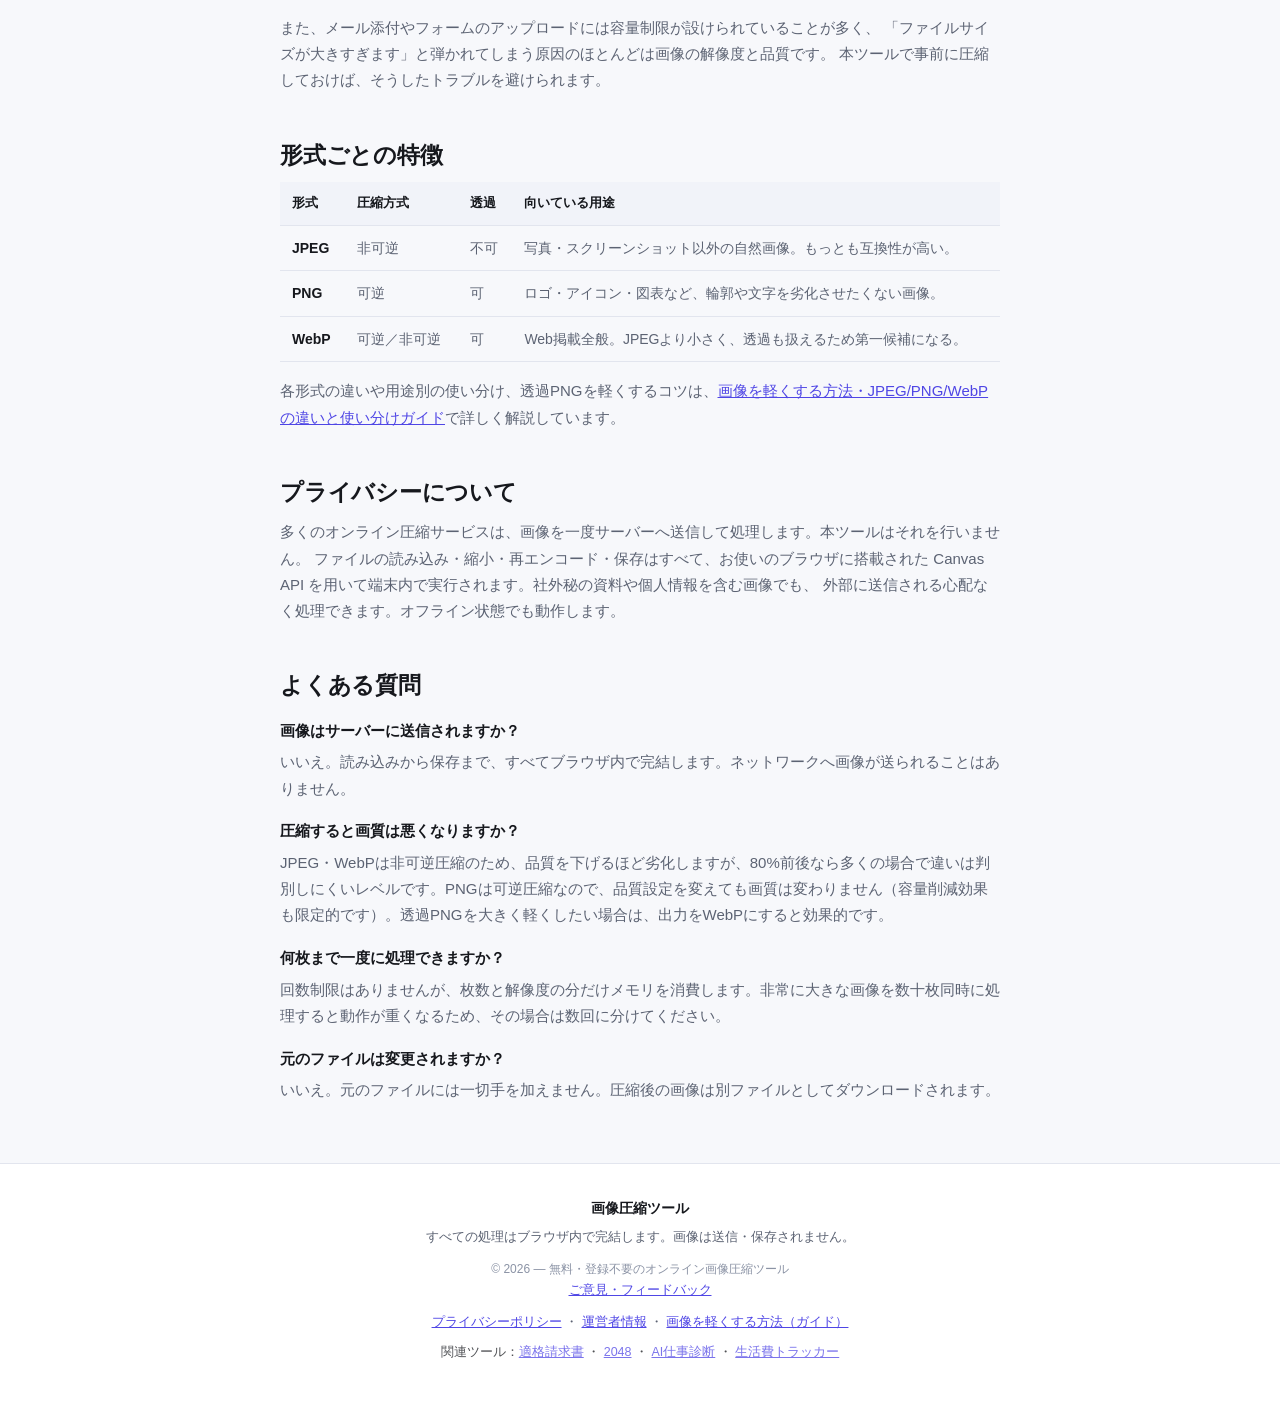
==== commit 07ab46ab: "UX：目標サイズ（4MB/1MB/500KB/100KB）に収まるよう品質を二分探索し、届かない場合は最大辺を下げる" ====
--- a/index.html
+++ b/index.html
@@ -150,6 +150,17 @@
           <label for="maxDim">最大辺（px）</label>
           <input id="maxDim" type="number" min="0" step="100" placeholder="0 = 変更しない" value="0">
         </div>
+        <div class="control">
+          <label for="targetSize">目標サイズ（KB）</label>
+          <input id="targetSize" type="number" min="0" step="10" placeholder="0 = 指定しない" value="0">
+          <div class="preset-row">
+            <button type="button" class="chip" data-target="4096">4MB</button>
+            <button type="button" class="chip" data-target="1024">1MB</button>
+            <button type="button" class="chip" data-target="500">500KB</button>
+            <button type="button" class="chip" data-target="100">100KB</button>
+          </div>
+          <p class="control-note">JPEG / WebP で有効。目標に収まる最大の品質を自動で探します。</p>
+        </div>
         <div class="control control-actions">
           <button id="downloadAll" type="button" class="btn btn-secondary">すべてダウンロード</button>
           <button id="clearAll" type="button" class="btn btn-ghost">すべて削除</button>
--- a/style.css
+++ b/style.css
@@ -419,3 +419,22 @@
   .feedback-fab { right: 14px; bottom: 14px; padding: 11px 16px; font-size: 13px; }
   .feedback-fab svg { width: 16px; height: 16px; }
 }
+
+/* ===== モバイル：入力欄のフォントを16pxに（iOSの自動ズーム防止） ===== */
+@media (max-width: 720px) {
+  input, select, textarea { font-size: 16px !important; }
+}
+
+/* ===== 目標サイズ ===== */
+.preset-row { display: flex; flex-wrap: wrap; gap: 6px; margin-top: 8px; }
+.preset-row .chip {
+  padding: 5px 10px;
+  font-size: 12px;
+  color: var(--c-text-muted);
+  background: var(--c-surface-2);
+  border: 1px solid var(--c-border);
+  border-radius: 999px;
+  cursor: pointer;
+}
+.preset-row .chip:hover { border-color: var(--c-border-strong); color: var(--c-text); }
+.control-note { margin: 6px 0 0; font-size: 11.5px; line-height: 1.6; color: var(--c-text-faint); }
